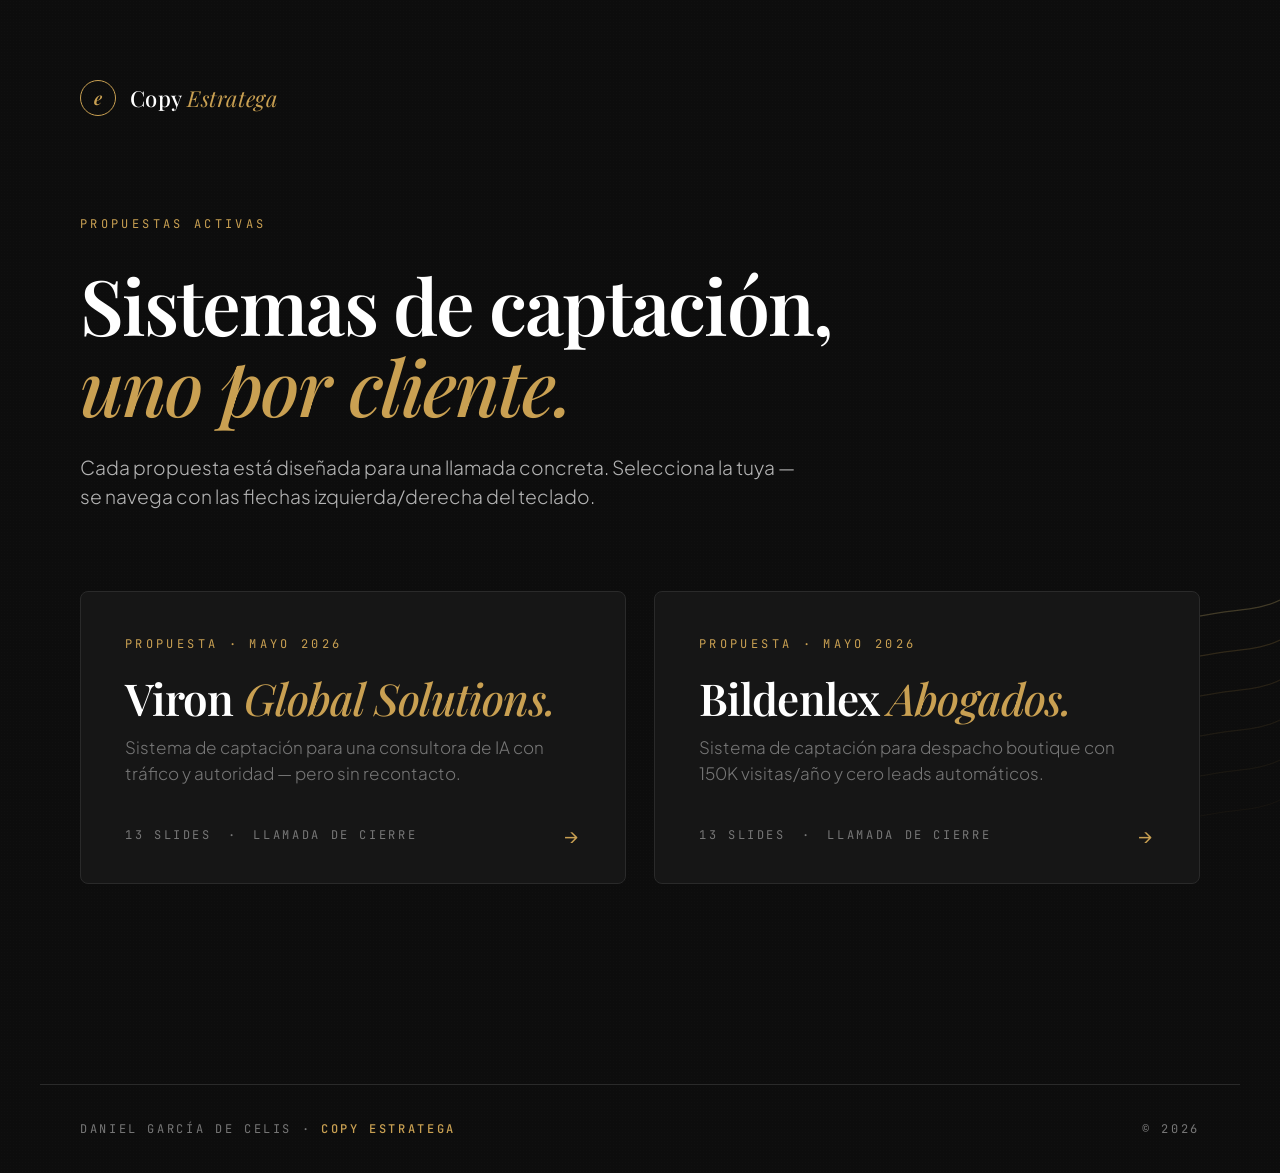
==== index.html @ 1a3b6728 "Initial deploy: bildenlex + viron proposals" ====
<!doctype html>
<html lang="es">
<head>
<meta charset="utf-8">
<title>Copy Estratega · Propuestas</title>
<meta name="viewport" content="width=device-width,initial-scale=1">
<meta name="robots" content="noindex,nofollow">
<link rel="preconnect" href="https://fonts.googleapis.com">
<link rel="preconnect" href="https://fonts.gstatic.com" crossorigin>
<link href="https://fonts.googleapis.com/css2?family=Playfair+Display:ital,wght@0,500;0,600;0,700;1,400;1,500&family=Plus+Jakarta+Sans:wght@300;400;500;600&family=JetBrains+Mono:wght@400;500&display=swap" rel="stylesheet">
<style>
  :root {
    --gold: #C9A052;
    --gold-light: #E4C87A;
    --gold-dark: #9A7838;
    --bg: #0D0D0D;
    --surface: #161616;
    --line: #2A2A2A;
    --line-strong: #3A3A3A;
    --fg-1: #FFFFFF;
    --fg-2: #B5B5B5;
    --fg-3: #777777;
    --fg-4: #4A4A4A;
    --font-display: 'Playfair Display', serif;
    --font-body: 'Plus Jakarta Sans', system-ui, sans-serif;
    --font-mono: 'JetBrains Mono', monospace;
  }
  * { box-sizing: border-box; }
  html, body {
    margin: 0; padding: 0;
    background: var(--bg);
    color: var(--fg-1);
    font-family: var(--font-body);
    min-height: 100vh;
  }
  body {
    background-image: radial-gradient(rgba(255,255,255,0.012) 1px, transparent 1px);
    background-size: 3px 3px;
    display: flex;
    flex-direction: column;
  }
  .page {
    flex: 1;
    max-width: 1200px;
    width: 100%;
    margin: 0 auto;
    padding: 80px 40px 120px;
    position: relative;
  }
  /* Header */
  .brandmark {
    display: inline-flex;
    align-items: center;
    gap: 14px;
  }
  .brandmark .dot {
    width: 36px; height: 36px;
    border-radius: 50%;
    border: 1px solid var(--gold);
    display: flex; align-items: center; justify-content: center;
    color: var(--gold);
    font-family: var(--font-display);
    font-size: 18px;
    font-style: italic;
    font-weight: 600;
  }
  .brandmark .wordmark {
    font-family: var(--font-display);
    font-size: 22px;
    font-weight: 500;
    letter-spacing: 0.02em;
    color: var(--fg-1);
  }
  .brandmark .wordmark em {
    font-style: italic;
    color: var(--gold);
    font-weight: 400;
  }

  .eyebrow {
    font-family: var(--font-mono);
    font-size: 12px;
    letter-spacing: 0.28em;
    text-transform: uppercase;
    color: var(--gold);
    margin: 100px 0 32px;
  }
  h1 {
    font-family: var(--font-display);
    font-weight: 600;
    font-size: clamp(48px, 6vw, 88px);
    line-height: 1.05;
    letter-spacing: -0.025em;
    margin: 0 0 28px;
    color: var(--fg-1);
    max-width: 900px;
    text-wrap: balance;
  }
  h1 em {
    color: var(--gold);
    font-style: italic;
    font-weight: 500;
  }
  .lede {
    font-family: var(--font-body);
    font-size: clamp(18px, 1.5vw, 22px);
    font-weight: 300;
    line-height: 1.5;
    color: var(--fg-2);
    max-width: 720px;
    margin: 0 0 80px;
  }

  /* Cards */
  .cards {
    display: grid;
    grid-template-columns: repeat(auto-fit, minmax(380px, 1fr));
    gap: 28px;
    margin-bottom: 80px;
  }
  .card {
    display: block;
    background: var(--surface);
    border: 1px solid var(--line);
    border-radius: 8px;
    padding: 44px 44px 36px;
    text-decoration: none;
    color: inherit;
    position: relative;
    overflow: hidden;
    transition: border-color 0.2s ease, transform 0.2s ease, box-shadow 0.2s ease;
  }
  .card:hover {
    border-color: var(--gold);
    transform: translateY(-2px);
    box-shadow: 0 20px 60px rgba(0,0,0,0.4), 0 0 50px rgba(201,160,82,0.10);
  }
  .card .clabel {
    font-family: var(--font-mono);
    font-size: 12px;
    letter-spacing: 0.28em;
    text-transform: uppercase;
    color: var(--gold);
    margin-bottom: 22px;
  }
  .card h2 {
    font-family: var(--font-display);
    font-size: 44px;
    font-weight: 600;
    color: var(--fg-1);
    letter-spacing: -0.02em;
    line-height: 1.08;
    margin: 0 0 14px;
  }
  .card h2 em {
    color: var(--gold);
    font-style: italic;
    font-weight: 500;
  }
  .card .sub {
    font-family: var(--font-body);
    font-size: 17px;
    font-weight: 300;
    color: var(--fg-3);
    line-height: 1.5;
    margin: 0 0 36px;
    max-width: 440px;
  }
  .card .meta {
    font-family: var(--font-mono);
    font-size: 12px;
    letter-spacing: 0.22em;
    text-transform: uppercase;
    color: var(--fg-4);
    margin: 0;
    display: flex;
    align-items: center;
    gap: 16px;
  }
  .card .meta .arrow {
    margin-left: auto;
    color: var(--gold);
    font-family: var(--font-body);
    font-size: 20px;
    transition: transform 0.2s ease;
  }
  .card:hover .meta .arrow { transform: translateX(6px); }
  .card .meta span { color: var(--fg-3); }

  /* Footer */
  footer {
    border-top: 1px solid var(--line);
    padding: 36px 40px;
    max-width: 1200px;
    width: 100%;
    margin: 0 auto;
    display: flex;
    justify-content: space-between;
    align-items: center;
    gap: 24px;
  }
  footer .meta {
    font-family: var(--font-mono);
    font-size: 12px;
    letter-spacing: 0.22em;
    text-transform: uppercase;
    color: var(--fg-3);
  }
  footer .meta strong { color: var(--gold); font-weight: 500; }

  /* Waves */
  .waves {
    position: fixed;
    right: 0; bottom: 0;
    width: 520px; height: 360px;
    pointer-events: none;
    opacity: 0.45;
    z-index: 0;
  }
  .waves svg { width: 100%; height: 100%; display: block; }
  .waves path { fill: none; stroke: var(--gold); stroke-width: 1.2; opacity: 0.35; }
  .waves path:nth-child(1) { opacity: 0.10; }
  .waves path:nth-child(2) { opacity: 0.15; }
  .waves path:nth-child(3) { opacity: 0.22; }
  .waves path:nth-child(4) { opacity: 0.30; }
  .waves path:nth-child(5) { opacity: 0.42; }
  .waves path:nth-child(6) { opacity: 0.55; stroke: var(--gold-light); }

  .page, footer { position: relative; z-index: 1; }

  @media (max-width: 720px) {
    .page { padding: 60px 24px 80px; }
    .cards { grid-template-columns: 1fr; }
    .card { padding: 32px 28px; }
    .card h2 { font-size: 32px; }
    footer { flex-direction: column; align-items: flex-start; padding: 28px 24px; }
  }
</style>
</head>
<body>

<div class="page">
  <div class="brandmark">
    <span class="dot">e</span>
    <span class="wordmark">Copy <em>Estratega</em></span>
  </div>

  <p class="eyebrow">Propuestas activas</p>
  <h1>Sistemas de captación,<br><em>uno por cliente.</em></h1>
  <p class="lede">Cada propuesta está diseñada para una llamada concreta. Selecciona la tuya — se navega con las flechas izquierda/derecha del teclado.</p>

  <div class="cards">
    <a href="viron/" class="card">
      <div class="clabel">Propuesta · Mayo 2026</div>
      <h2>Viron <em>Global Solutions.</em></h2>
      <p class="sub">Sistema de captación para una consultora de IA con tráfico y autoridad — pero sin recontacto.</p>
      <div class="meta">
        <span>13 slides</span>
        <span>·</span>
        <span>Llamada de cierre</span>
        <span class="arrow">→</span>
      </div>
    </a>

    <a href="bildenlex/" class="card">
      <div class="clabel">Propuesta · Mayo 2026</div>
      <h2>Bildenlex <em>Abogados.</em></h2>
      <p class="sub">Sistema de captación para despacho boutique con 150K visitas/año y cero leads automáticos.</p>
      <div class="meta">
        <span>13 slides</span>
        <span>·</span>
        <span>Llamada de cierre</span>
        <span class="arrow">→</span>
      </div>
    </a>
  </div>
</div>

<footer>
  <div class="meta">Daniel García de Celis · <strong>Copy Estratega</strong></div>
  <div class="meta">© 2026</div>
</footer>

<div class="waves" aria-hidden="true">
  <svg viewBox="0 0 520 360" preserveAspectRatio="none">
    <path d="M0,300 C130,260 260,340 390,290 C460,265 490,275 520,260" />
    <path d="M0,260 C130,220 260,300 390,250 C460,225 490,235 520,220" />
    <path d="M0,220 C130,180 260,260 390,210 C460,185 490,195 520,180" />
    <path d="M0,180 C130,140 260,220 390,170 C460,145 490,155 520,140" />
    <path d="M0,140 C130,100 260,180 390,130 C460,105 490,115 520,100" />
    <path d="M0,100 C130,60 260,140 390,90 C460,65 490,75 520,60" />
  </svg>
</div>

</body>
</html>
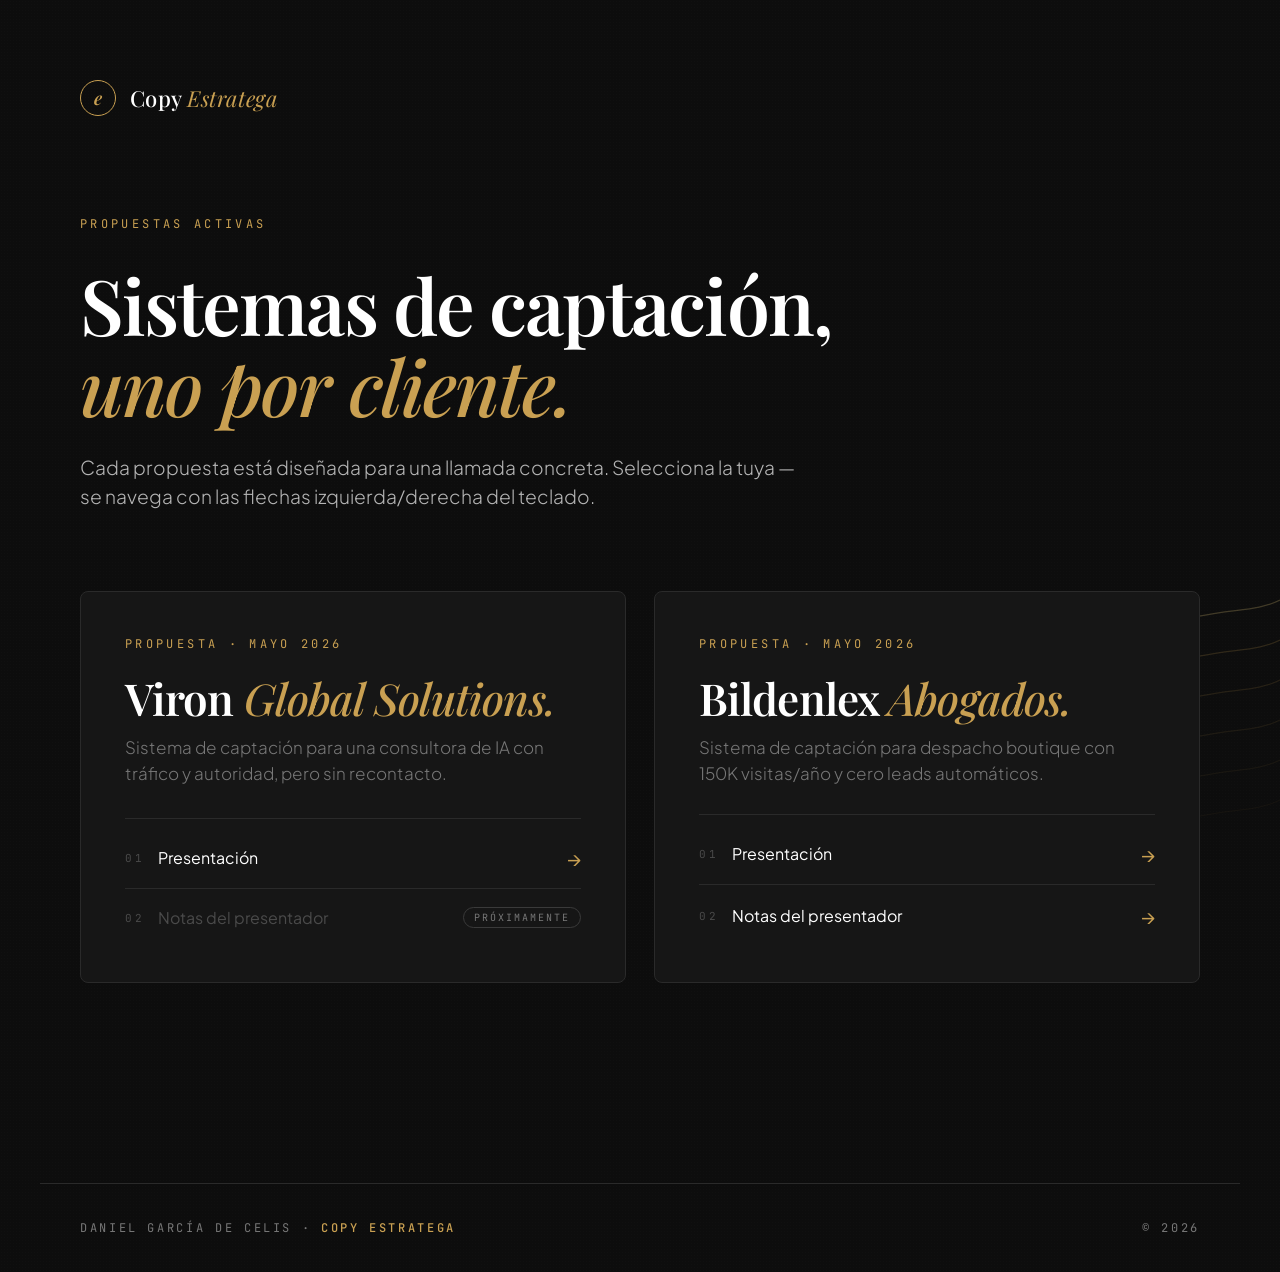
==== commit a016ea2e: "Index: split each prospect into Presentación + Notas links" ====
--- a/index.html
+++ b/index.html
@@ -119,21 +119,19 @@
     margin-bottom: 80px;
   }
   .card {
-    display: block;
+    display: flex;
+    flex-direction: column;
     background: var(--surface);
     border: 1px solid var(--line);
     border-radius: 8px;
     padding: 44px 44px 36px;
-    text-decoration: none;
     color: inherit;
     position: relative;
     overflow: hidden;
-    transition: border-color 0.2s ease, transform 0.2s ease, box-shadow 0.2s ease;
+    transition: border-color 0.2s ease;
   }
   .card:hover {
-    border-color: var(--gold);
-    transform: translateY(-2px);
-    box-shadow: 0 20px 60px rgba(0,0,0,0.4), 0 0 50px rgba(201,160,82,0.10);
+    border-color: var(--line-strong);
   }
   .card .clabel {
     font-family: var(--font-mono);
@@ -163,29 +161,65 @@
     font-weight: 300;
     color: var(--fg-3);
     line-height: 1.5;
-    margin: 0 0 36px;
+    margin: 0 0 28px;
     max-width: 440px;
   }
-  .card .meta {
-    font-family: var(--font-mono);
-    font-size: 12px;
-    letter-spacing: 0.22em;
+  .card .actions {
+    margin-top: auto;
+    padding-top: 8px;
+    border-top: 1px solid var(--line);
+    display: flex;
+    flex-direction: column;
+  }
+  .card .actions a {
+    display: flex;
+    align-items: center;
+    justify-content: space-between;
+    padding: 18px 0;
+    text-decoration: none;
+    color: var(--fg-1);
+    font-family: var(--font-body);
+    font-size: 16px;
+    font-weight: 400;
+    border-bottom: 1px solid var(--line);
+    transition: color 0.18s ease, padding 0.18s ease;
+  }
+  .card .actions a:last-child { border-bottom: none; }
+  .card .actions a .label {
+    display: flex;
+    align-items: center;
+    gap: 14px;
+  }
+  .card .actions a .kicker {
+    font-family: var(--font-mono);
+    font-size: 11px;
+    letter-spacing: 0.24em;
     text-transform: uppercase;
     color: var(--fg-4);
-    margin: 0;
-    display: flex;
-    align-items: center;
-    gap: 16px;
-  }
-  .card .meta .arrow {
-    margin-left: auto;
-    color: var(--gold);
-    font-family: var(--font-body);
+  }
+  .card .actions a .arrow {
+    color: var(--gold);
     font-size: 20px;
     transition: transform 0.2s ease;
   }
-  .card:hover .meta .arrow { transform: translateX(6px); }
-  .card .meta span { color: var(--fg-3); }
+  .card .actions a:hover { color: var(--gold); padding-left: 4px; }
+  .card .actions a:hover .arrow { transform: translateX(6px); }
+  .card .actions a.muted {
+    color: var(--fg-4);
+    pointer-events: none;
+    cursor: default;
+  }
+  .card .actions a.muted .arrow { color: var(--fg-4); }
+  .card .actions a.muted .badge {
+    font-family: var(--font-mono);
+    font-size: 10px;
+    letter-spacing: 0.2em;
+    text-transform: uppercase;
+    color: var(--fg-3);
+    border: 1px solid var(--line-strong);
+    border-radius: 999px;
+    padding: 3px 10px;
+  }
 
   /* Footer */
   footer {
@@ -250,29 +284,37 @@
   <p class="lede">Cada propuesta está diseñada para una llamada concreta. Selecciona la tuya — se navega con las flechas izquierda/derecha del teclado.</p>
 
   <div class="cards">
-    <a href="viron/" class="card">
+    <div class="card">
       <div class="clabel">Propuesta · Mayo 2026</div>
       <h2>Viron <em>Global Solutions.</em></h2>
-      <p class="sub">Sistema de captación para una consultora de IA con tráfico y autoridad — pero sin recontacto.</p>
-      <div class="meta">
-        <span>13 slides</span>
-        <span>·</span>
-        <span>Llamada de cierre</span>
-        <span class="arrow">→</span>
+      <p class="sub">Sistema de captación para una consultora de IA con tráfico y autoridad, pero sin recontacto.</p>
+      <div class="actions">
+        <a href="viron/">
+          <span class="label"><span class="kicker">01</span> Presentación</span>
+          <span class="arrow">→</span>
+        </a>
+        <a class="muted">
+          <span class="label"><span class="kicker">02</span> Notas del presentador</span>
+          <span class="badge">Próximamente</span>
+        </a>
       </div>
-    </a>
-
-    <a href="bildenlex/" class="card">
+    </div>
+
+    <div class="card">
       <div class="clabel">Propuesta · Mayo 2026</div>
       <h2>Bildenlex <em>Abogados.</em></h2>
       <p class="sub">Sistema de captación para despacho boutique con 150K visitas/año y cero leads automáticos.</p>
-      <div class="meta">
-        <span>13 slides</span>
-        <span>·</span>
-        <span>Llamada de cierre</span>
-        <span class="arrow">→</span>
+      <div class="actions">
+        <a href="bildenlex/">
+          <span class="label"><span class="kicker">01</span> Presentación</span>
+          <span class="arrow">→</span>
+        </a>
+        <a href="bildenlex/notas.html">
+          <span class="label"><span class="kicker">02</span> Notas del presentador</span>
+          <span class="arrow">→</span>
+        </a>
       </div>
-    </a>
+    </div>
   </div>
 </div>
 
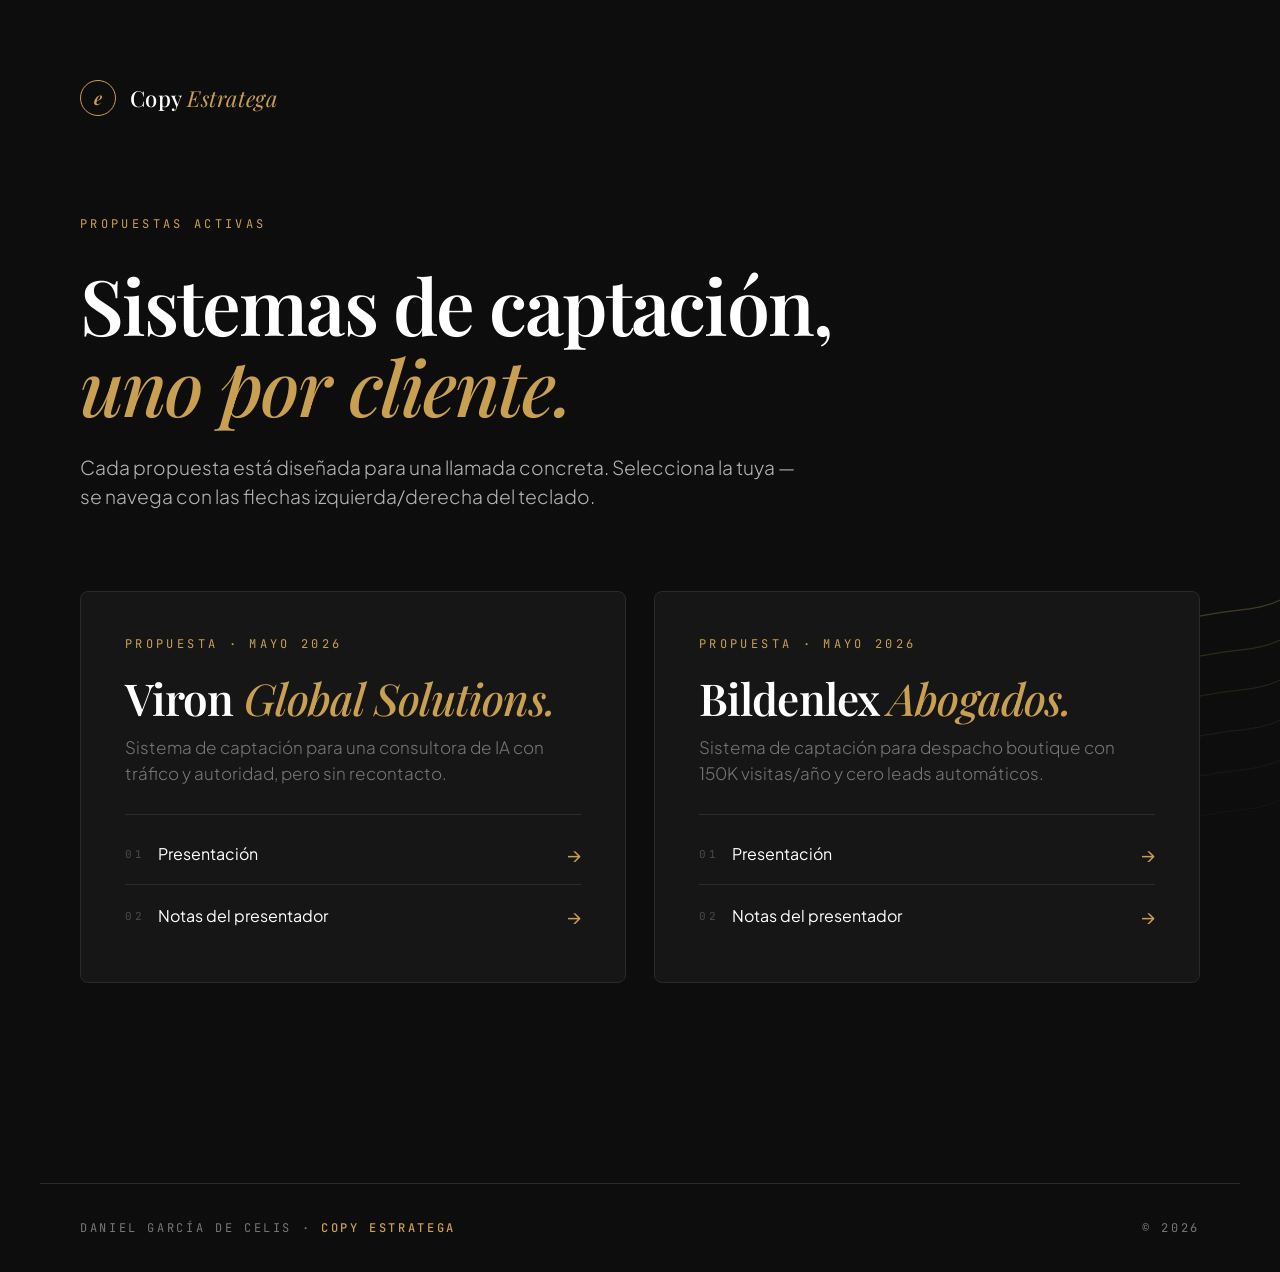
==== commit 60e25dbc: "Add viron presenter notes + activate link in index" ====
--- a/index.html
+++ b/index.html
@@ -293,9 +293,9 @@
           <span class="label"><span class="kicker">01</span> Presentación</span>
           <span class="arrow">→</span>
         </a>
-        <a class="muted">
+        <a href="viron/notas.html">
           <span class="label"><span class="kicker">02</span> Notas del presentador</span>
-          <span class="badge">Próximamente</span>
+          <span class="arrow">→</span>
         </a>
       </div>
     </div>
